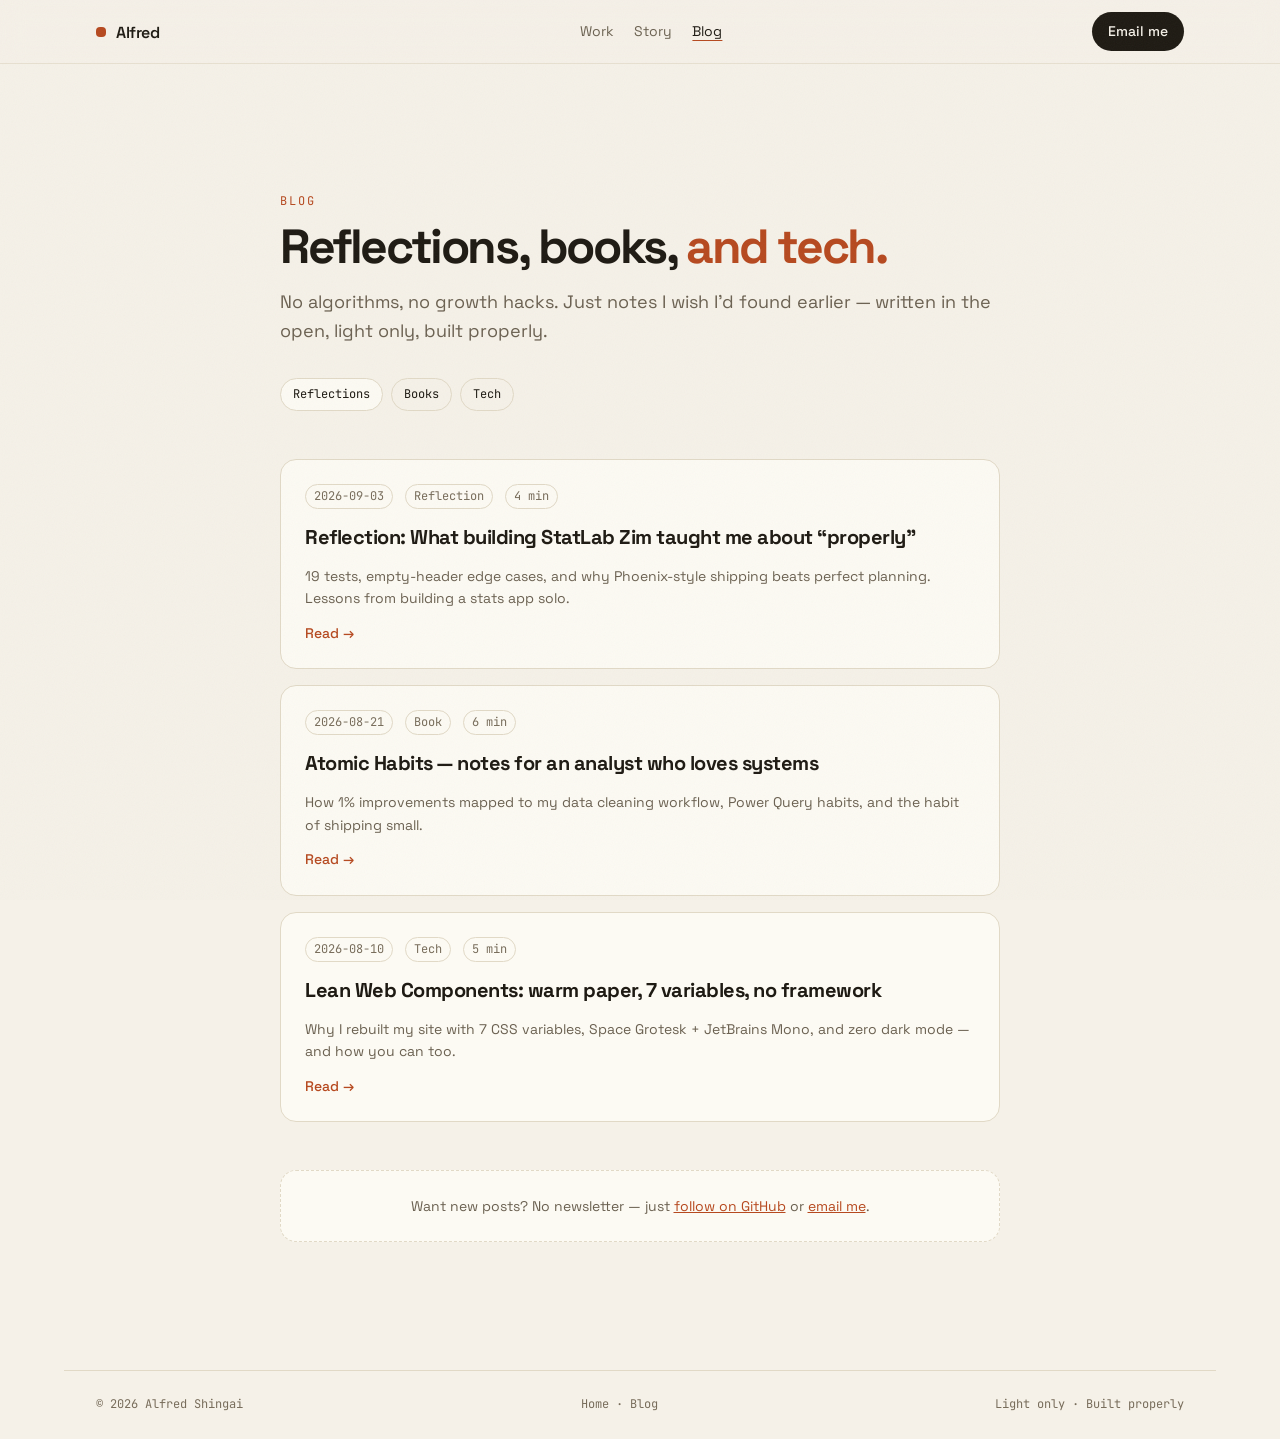
==== blog/index.html @ 59b4c063 "Initial: Alfred Shingai personal site — light only, blog with reflections/books/tech, title Alfred S" ====
<!DOCTYPE html>
<html lang="en">
<head>
  <meta charset="UTF-8"/>
  <meta name="viewport" content="width=device-width, initial-scale=1"/>
  <meta name="description" content="Blog of Alfred Shingai — reflections, books, and tech. Light, honest, built properly."/>
  <title>Blog — Alfred Shingai</title>
  <link href="https://fonts.googleapis.com/css2?family=Space+Grotesk:wght@300..700&family=JetBrains+Mono:wght@100..800&display=swap" rel="stylesheet"/>
  <link rel="stylesheet" href="../assets/styles.css"/>
</head>
<body>
<header class="site-header">
  <div class="header-inner">
    <a href="../" class="brand"><span class="brand-dot"></span><span class="brand-text"><span><span>Alfred</span><span>alfredshingai</span></span></span></a>
    <nav class="nav-links">
      <a href="../#work" class="hide-mobile">Work</a>
      <a href="../#story" class="hide-mobile">Story</a>
      <a href="./" class="active">Blog</a>
    </nav>
    <a href="mailto:tinonetsanaa@gmail.com" class="email-pill">Email me</a>
  </div>
</header>
<div class="header-spacer"></div>

<main class="section">
  <div style="max-width:720px;margin:0 auto">
    <p style="font-family:JetBrains Mono,monospace;font-size:12px;letter-spacing:0.18em;text-transform:uppercase;color:var(--accent)">Blog</p>
    <h1 style="font-size:clamp(32px,5vw,48px);letter-spacing:-0.05em;line-height:1;margin-top:12px;font-weight:700">Reflections, books, <span style="color:var(--accent)">and tech.</span></h1>
    <p class="lead" style="margin-top:16px">No algorithms, no growth hacks. Just notes I wish I’d found earlier — written in the open, light only, built properly.</p>

    <div style="margin-top:32px;display:flex;gap:8px;flex-wrap:wrap;font-family:JetBrains Mono,monospace;font-size:12px">
      <a href="#reflections" style="border:1px solid var(--line);padding:6px 12px;border-radius:999px;background:var(--surface)">Reflections</a>
      <a href="#books" style="border:1px solid var(--line);padding:6px 12px;border-radius:999px">Books</a>
      <a href="#tech" style="border:1px solid var(--line);padding:6px 12px;border-radius:999px">Tech</a>
    </div>

    <div class="blog-list" style="margin-top:48px">
      <article class="blog-item" id="reflections">
        <div class="blog-meta"><span>2026-09-03</span><span>Reflection</span><span>4 min</span></div>
        <h3><a href="reflection-on-building-statlab.html">Reflection: What building StatLab Zim taught me about “properly”</a></h3>
        <p>19 tests, empty-header edge cases, and why Phoenix-style shipping beats perfect planning. Lessons from building a stats app solo.</p>
        <a href="reflection-on-building-statlab.html" class="read-more">Read →</a>
      </article>

      <article class="blog-item" id="books">
        <div class="blog-meta"><span>2026-08-21</span><span>Book</span><span>6 min</span></div>
        <h3><a href="reading-atomic-habits.html">Atomic Habits — notes for an analyst who loves systems</a></h3>
        <p>How 1% improvements mapped to my data cleaning workflow, Power Query habits, and the habit of shipping small.</p>
        <a href="reading-atomic-habits.html" class="read-more">Read →</a>
      </article>

      <article class="blog-item" id="tech">
        <div class="blog-meta"><span>2026-08-10</span><span>Tech</span><span>5 min</span></div>
        <h3><a href="tech-lean-web-components.html">Lean Web Components: warm paper, 7 variables, no framework</a></h3>
        <p>Why I rebuilt my site with 7 CSS variables, Space Grotesk + JetBrains Mono, and zero dark mode — and how you can too.</p>
        <a href="tech-lean-web-components.html" class="read-more">Read →</a>
      </article>
    </div>

    <div style="margin-top:48px;padding:24px;border:1px dashed var(--line);border-radius:16px;background:var(--surface);text-align:center">
      <p style="color:var(--muted);font-size:14px">Want new posts? No newsletter — just <a href="https://github.com/alfredshingai" style="color:var(--accent);text-decoration:underline">follow on GitHub</a> or <a href="mailto:tinonetsanaa@gmail.com" style="color:var(--accent);text-decoration:underline">email me</a>.</p>
    </div>
  </div>
</main>

<footer class="footer">
  <span>© 2026 Alfred Shingai</span>
  <span><a href="../">Home</a> · <a href="./">Blog</a></span>
  <span>Light only · Built properly</span>
</footer>

<script src="../assets/main.js"></script>
</body>
</html>
---- assets/styles.css ----
/* personal-site — exact inspiration site light palette, built properly */
@import url('https://fonts.googleapis.com/css2?family=Space+Grotesk:wght@300..700&family=JetBrains+Mono:wght@100..800&display=swap');

:root{
  /* exact inspiration site light */
  --paper:#f5f1e8;
  --surface:#fcfaf3;
  --ink:#1e1a13;
  --muted:#6b6151;
  --faint:#786d5b;
  --line:#e1d9c6;
  --accent:#b6491f;
  --radius:16px;
  --max:72rem; /* 1152px */
}

*{box-sizing:border-box;margin:0;padding:0}
html{scroll-behavior:smooth}
body{
  background:var(--paper);
  color:var(--ink);
  font-family:"Space Grotesk", system-ui, sans-serif;
  line-height:1.6;
  -webkit-font-smoothing:antialiased;
  min-height:100vh;
}
/* subtle paper texture like inspiration site */
body::after{
  content:"";
  position:fixed;inset:0;
  pointer-events:none;
  opacity:.04;
  background-image:url("data:image/svg+xml,%3Csvg xmlns='http://www.w3.org/2000/svg' width='160' height='160'%3E%3Cfilter id='n'%3E%3CfeTurbulence type='fractalNoise' baseFrequency='0.9' numOctaves='2'/%3E%3C/filter%3E%3Crect width='160' height='160' filter='url(%23n)'/%3E%3C/svg%3E");
  z-index:60;
}
a{color:inherit;text-decoration:none}
::selection{background:var(--accent);color:var(--paper)}
:focus-visible{outline:2px solid var(--accent);outline-offset:2px}

/* header — exact inspiration site: fixed, border-b line/70, paper/80 blur, h-16 */
.site-header{
  position:fixed;inset:0 0 auto 0;
  height:64px;
  border-bottom:1px solid color-mix(in oklab, var(--line) 70%, transparent);
  background:color-mix(in oklab, var(--paper) 80%, transparent);
  backdrop-filter:blur(12px);
  z-index:40;
}
.header-inner{
  max-width:var(--max);
  margin:0 auto;
  height:100%;
  display:flex;
  align-items:center;
  justify-content:space-between;
  padding:0 20px;
  gap:16px;
}
@media(min-width:768px){.header-inner{padding:0 32px}}
.brand{
  display:flex;align-items:center;gap:10px;
  font-weight:600;letter-spacing:-0.025em;
}
.brand-dot{width:10px;height:10px;background:var(--accent);border-radius:4px;transition:transform .3s}
.brand:hover .brand-dot{transform:rotate(135deg)}
.brand-text{
  position:relative;height:24px;overflow:hidden;
}
.brand-text span{display:flex;flex-direction:column;transition:transform .3s cubic-bezier(.16,1,.3,1)}
.brand:hover .brand-text span{transform:translateY(-24px)}
.nav-links{display:flex;align-items:center;gap:20px;font-size:14px;color:var(--muted)}
@media(max-width:768px){.nav-links .hide-mobile{display:none}}
.nav-links a{transition:color .15s}
.nav-links a:hover{color:var(--ink)}
.nav-links a.active{color:var(--ink);text-decoration:underline;text-underline-offset:4px;text-decoration-color:var(--accent)}
.email-pill{
  background:var(--ink);color:var(--paper);
  padding:8px 16px;border-radius:999px;
  font-size:14px;font-weight:500;
  transition:all .15s;
}
.email-pill:hover{background:var(--accent)}
.header-spacer{height:64px}

/* hero — 12 col grid like inspiration site */
.hero{
  max-width:var(--max);
  margin:0 auto;
  padding:48px 20px 64px;
  display:grid;
  gap:48px;
  align-items:center;
}
@media(min-width:768px){.hero{padding:48px 32px 64px}}
@media(min-width:1024px){
  .hero{grid-template-columns:7fr 5fr;min-height:calc(100dvh - 64px);padding-top:64px;padding-bottom:80px}
}
.hero-eyebrow{
  font-family:"JetBrains Mono", monospace;
  font-size:12px;letter-spacing:0.22em;text-transform:uppercase;color:var(--accent);
}
.hero h1{
  margin-top:20px;
  font-size:clamp(36px, 6vw, 60px);
  line-height:1.02;
  letter-spacing:-0.05em;
  font-weight:700;
}
.hero h1 .accent{color:var(--accent)}
.hero-sub{
  margin-top:24px;
  max-width:52ch;
  font-size:18px;
  line-height:1.625;
  color:var(--muted);
}
.hero-actions{margin-top:36px;display:flex;flex-wrap:wrap;gap:12px}
.btn-primary{
  background:var(--ink);color:var(--paper);
  padding:12px 24px;border-radius:999px;
  font-size:14px;font-weight:500;
  transition:all .15s;display:inline-flex;align-items:center;gap:6px;
}
.btn-primary:hover{background:var(--accent)}
.btn-outline{
  border:1px solid var(--accent);color:var(--accent);
  padding:12px 24px;border-radius:999px;
  font-size:14px;font-weight:500;transition:all .15s;
}
.btn-outline:hover{background:var(--accent);color:var(--paper)}
.hero-portrait{
  position:relative;
  max-width:24rem;margin:0 auto;
  border:1px solid var(--line);
  background:var(--surface);
  padding:12px;border-radius:12px;
  box-shadow:0 24px 60px -24px rgba(30,26,19,.35);
}
.hero-portrait img{width:100%;aspect-ratio:4/5;object-fit:cover;border-radius:8px;display:block}
.hero-caption{
  text-align:center;
  padding:12px 0;
  font-family:"JetBrains Mono", monospace;
  font-size:12px;color:var(--faint);
}

/* sections */
.section{max-width:var(--max);margin:0 auto;padding:96px 20px}
@media(min-width:768px){.section{padding:128px 32px}}
.section-narrow{max-width:720px}
.section-label{
  font-family:"JetBrains Mono", monospace;
  font-size:12px;letter-spacing:0.18em;text-transform:uppercase;color:var(--accent);
  display:flex;align-items:center;gap:12px;
}
.section-label::before{content:"";width:24px;height:1px;background:var(--accent)}
.section h2{
  font-size:clamp(28px, 4vw, 48px);
  line-height:1;line-height:1;letter-spacing:-0.05em;font-weight:700;margin-top:16px;
}
.section h2 .accent{color:var(--accent)}
.section p.lead{margin-top:16px;max-width:60ch;color:var(--muted);font-size:18px;line-height:1.625}

/* work grid like inspiration site: 12 cols */
.work-grid{
  margin-top:56px;
  display:grid;gap:16px;
}
@media(min-width:768px){.work-grid{grid-template-columns:repeat(12, minmax(0,1fr))}}
.work-card{
  border:1px solid var(--line);
  background:var(--surface);
  border-radius:16px;
  overflow:hidden;
  display:flex;flex-direction:column;
  transition:transform .15s, box-shadow .15s;
}
.work-card:hover{transform:translateY(-2px);box-shadow:0 12px 28px -16px rgba(30,26,19,.2)}
.work-card.wide{grid-column:span 7}
.work-card.narrow{grid-column:span 5}
@media(max-width:767px){.work-card.wide,.work-card.narrow{grid-column:span 12}}
.work-card-img{height:160px;background:var(--paper);display:flex;align-items:center;justify-content:center;padding:20px;border-bottom:1px solid var(--line);position:relative;overflow:hidden}
.work-card-img img{width:100%;height:100%;object-fit:cover;border-radius:8px}
.work-card-body{padding:20px 20px 24px;flex:1;display:flex;flex-direction:column}
@media(min-width:768px){.work-card-body{padding:32px}}
.work-card h3{font-size:20px;letter-spacing:-0.025em;font-weight:700}
.work-meta{font-family:"JetBrains Mono", monospace;font-size:11px;color:var(--muted);border:1px solid var(--line);padding:2px 10px;border-radius:999px;display:inline-flex;margin-left:8px;vertical-align:middle}
.work-card p{margin-top:12px;color:var(--muted);font-size:14px;line-height:1.6}
.work-links{margin-top:auto;padding-top:24px;display:flex;gap:20px;font-size:14px;font-weight:500}
.work-links a{color:var(--accent);display:inline-flex;align-items:center;gap:4px;transition:color .15s}
.work-links a:hover{color:var(--ink)}

/* story timeline */
.story-grid{display:grid;gap:48px;margin-top:48px}
@media(min-width:1024px){.story-grid{grid-template-columns:4fr 8fr}}
.story-sticky{position:sticky;top:96px}
.timeline{border-top:1px solid var(--line);margin-top:24px}
.timeline-row{
  display:grid;gap:8px;
  padding:32px 0;
  border-bottom:1px solid var(--line);
}
@media(min-width:768px){.timeline-row{grid-template-columns:11rem 1fr;gap:32px}}
.timeline-year{font-family:"JetBrains Mono", monospace;font-size:12px;color:var(--faint)}
.timeline-row h3{font-size:20px;font-weight:700;letter-spacing:-0.025em}
.timeline-role{font-size:14px;color:var(--accent);font-weight:500;margin-top:4px}
.timeline-row p{margin-top:12px;max-width:56ch;color:var(--muted);font-size:14px;line-height:1.6}

/* blog */
.blog-list{margin-top:32px;display:flex;flex-direction:column;gap:16px}
.blog-item{
  border:1px solid var(--line);
  background:var(--surface);
  border-radius:16px;
  padding:24px;
  display:flex;flex-direction:column;gap:12px;
  transition:all .15s;
}
.blog-item:hover{border-color:var(--accent);transform:translateY(-1px)}
.blog-meta{font-family:"JetBrains Mono", monospace;font-size:12px;color:var(--faint);display:flex;gap:12px;flex-wrap:wrap}
.blog-meta span{border:1px solid var(--line);padding:2px 8px;border-radius:999px}
.blog-item h3{font-size:20px;font-weight:700;letter-spacing:-0.025em}
.blog-item p{color:var(--muted);font-size:14px;line-height:1.6}
.read-more{font-size:14px;font-weight:500;color:var(--accent);display:inline-flex;align-items:center;gap:4px}
.read-more:hover{color:var(--ink)}

/* post */
.post{max-width:720px;margin:0 auto;padding:48px 20px 96px}
@media(min-width:768px){.post{padding:48px 32px 96px}}
.post-header{border-bottom:1px solid var(--line);padding-bottom:32px;margin-bottom:32px}
.post-header h1{font-size:clamp(28px,5vw,42px);letter-spacing:-0.05em;line-height:1.05;font-weight:700}
.post-meta{margin-top:16px;font-family:"JetBrains Mono", monospace;font-size:12px;color:var(--faint);display:flex;gap:12px;flex-wrap:wrap}
.post-content{font-size:16px;line-height:1.75;color:var(--ink)}
.post-content p{margin:20px 0}
.post-content h2{font-size:24px;font-weight:700;letter-spacing:-0.03em;margin:40px 0 16px}
.post-content blockquote{border-left:2px solid var(--accent);padding-left:20px;color:var(--muted);font-style:italic;margin:24px 0}
.post-content a{color:var(--accent);text-decoration:underline;text-underline-offset:4px;text-decoration-color:var(--line)}
.post-content a:hover{color:var(--ink);text-decoration-color:var(--accent)}
.post-content pre{background:var(--ink);color:var(--paper);padding:20px;border-radius:12px;overflow:auto;font-family:"JetBrains Mono", monospace;font-size:13px;margin:24px 0}

/* contact */
.contact-wrap{
  background:var(--surface);
  border:1px solid var(--line);
  border-radius:16px;
  padding:48px 24px;
  text-align:center;
}
@media(min-width:768px){.contact-wrap{padding:64px}}
.contact-wrap h2{font-size:clamp(28px,5vw,48px);letter-spacing:-0.05em;font-weight:700}
.contact-wrap p{margin:16px auto 0;max-width:48ch;color:var(--muted)}
.contact-actions{margin-top:36px;display:flex;flex-wrap:wrap;justify-content:center;gap:12px}

/* footer */
.footer{
  border-top:1px solid var(--line);
  padding:24px 20px;
  display:flex;flex-wrap:wrap;justify-content:space-between;gap:12px;
  font-family:"JetBrains Mono", monospace;font-size:12px;color:var(--faint);
  max-width:var(--max);margin:0 auto;
}
@media(min-width:768px){.footer{padding:24px 32px}}

/* reveal */
.reveal{opacity:0;transform:translateY(16px);transition:all .6s cubic-bezier(.16,1,.3,1)}
.reveal.visible{opacity:1;transform:translateY(0)}
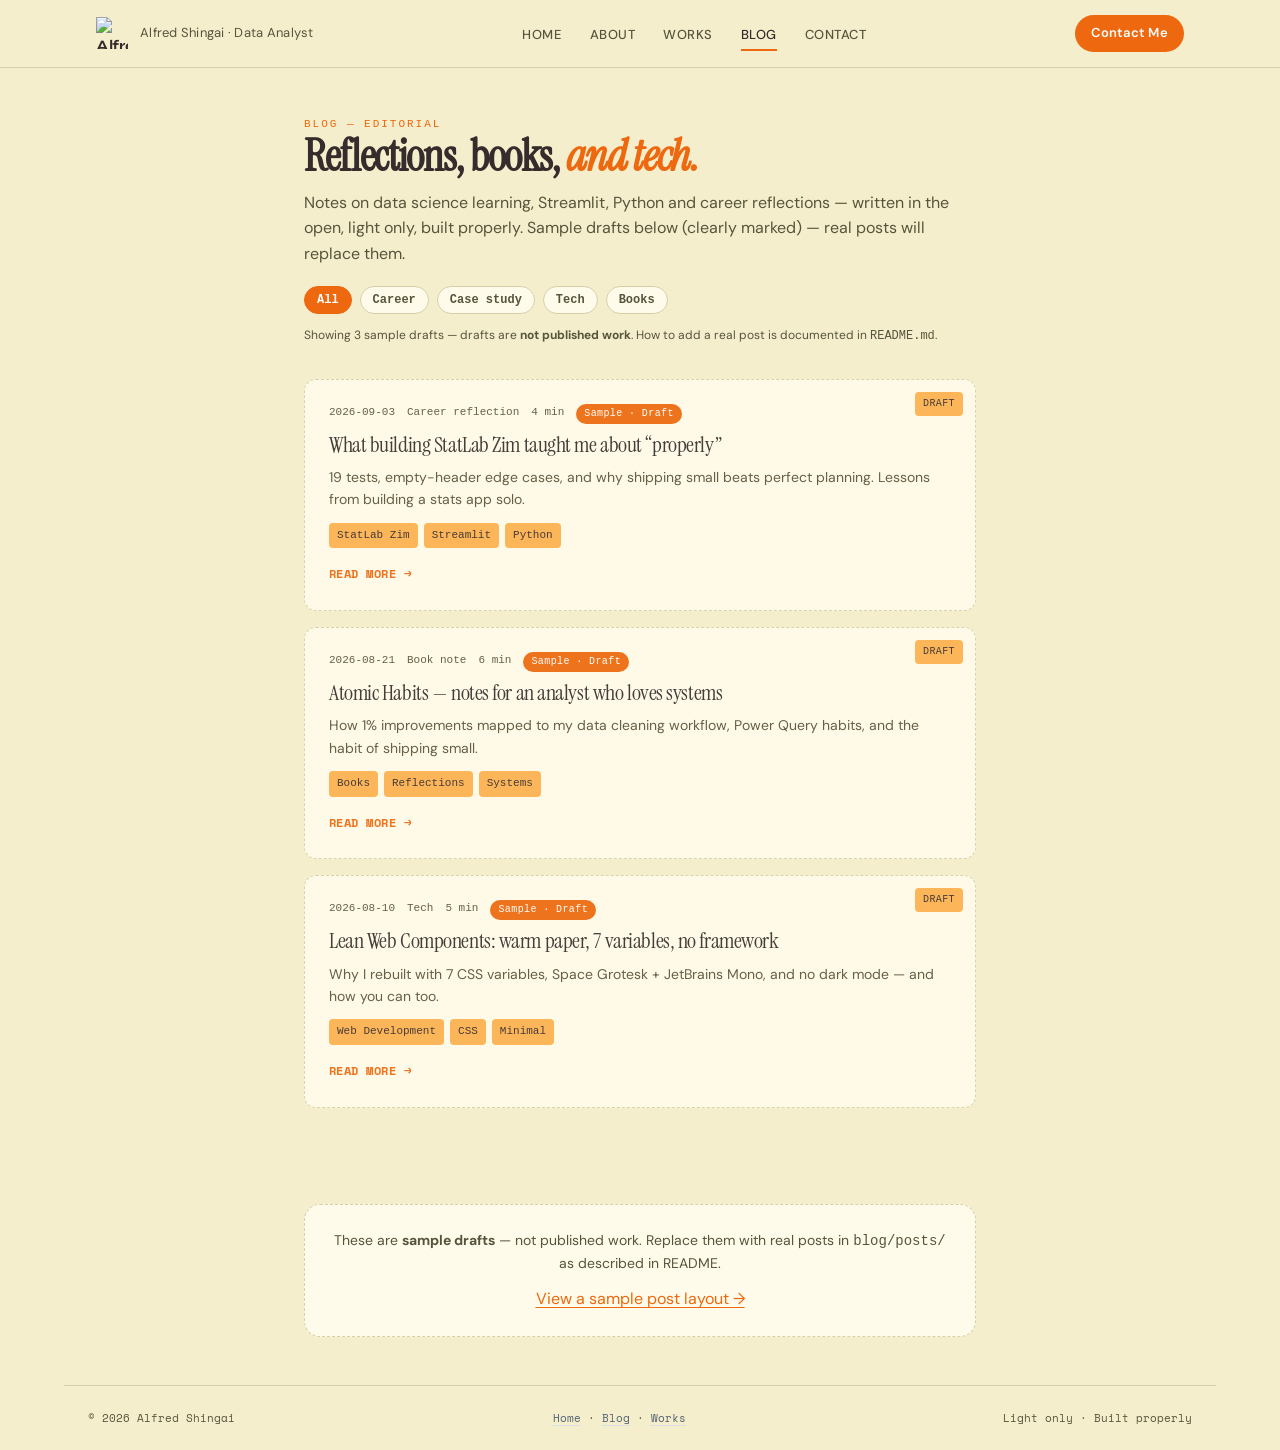
==== commit 9ca5563e: "Fix: alfred619.github.io is the full site (Home/About/Works/Blog) with title Alfred Shingai — separa" ====
--- a/blog/index.html
+++ b/blog/index.html
@@ -2,73 +2,139 @@
 <html lang="en">
 <head>
   <meta charset="UTF-8"/>
-  <meta name="viewport" content="width=device-width, initial-scale=1"/>
-  <meta name="description" content="Blog of Alfred Shingai — reflections, books, and tech. Light, honest, built properly."/>
-  <title>Blog — Alfred Shingai</title>
-  <link href="https://fonts.googleapis.com/css2?family=Space+Grotesk:wght@300..700&family=JetBrains+Mono:wght@100..800&display=swap" rel="stylesheet"/>
-  <link rel="stylesheet" href="../assets/styles.css"/>
+  <meta name="viewport" content="width=device-width, initial-scale=1.0"/>
+  <title>Blog — Alfred Shingai | Data Science, Streamlit & Career Notes</title>
+  <meta name="description" content="Blog of Alfred Shingai — notes on data science learning, project case studies, Streamlit, Python and career reflections. Draft samples, light editorial."/>
+  <meta property="og:title" content="Blog — Alfred Shingai"/>
+  <meta property="og:description" content="Reflections, books and tech — built properly, light editorial."/>
+  <meta property="og:type" content="website"/>
+  <meta property="og:url" content="https://alfredshingai.github.io/blog/"/>
+  <meta property="og:image" content="https://alfredshingai.github.io/images/StatLab_Zim.png"/>
+  <link rel="icon" href="/favicon.ico"/>
+  <link rel="preconnect" href="https://fonts.googleapis.com"/>
+  <link rel="preconnect" href="https://fonts.gstatic.com" crossorigin/>
+  <link href="https://fonts.googleapis.com/css2?family=Syne:wght@400;600;700;800&family=DM+Sans:wght@300;400;500&family=Space+Mono:wght@400;700&family=Instrument+Serif:ital@0;1&display=swap" rel="stylesheet"/>
+  <link rel="stylesheet" href="../style.css"/>
 </head>
-<body>
-<header class="site-header">
-  <div class="header-inner">
-    <a href="../" class="brand"><span class="brand-dot"></span><span class="brand-text"><span><span>Alfred</span><span>alfredshingai</span></span></span></a>
-    <nav class="nav-links">
-      <a href="../#work" class="hide-mobile">Work</a>
-      <a href="../#story" class="hide-mobile">Story</a>
-      <a href="./" class="active">Blog</a>
-    </nav>
-    <a href="mailto:tinonetsanaa@gmail.com" class="email-pill">Email me</a>
+<body class="blog-theme">
+<div id="scroll-progress" aria-hidden="true"></div>
+<div class="cursor-dot" aria-hidden="true"></div>
+<div class="cursor-ring" aria-hidden="true"></div>
+
+<nav class="site-nav" aria-label="Primary navigation">
+  <div class="nav-inner">
+    <a href="../#home" class="nav-brand">
+      <img src="/images/personal_logo.png" alt="Alfred Shingai logo" width="32" height="32" loading="eager">
+      <span>Alfred Shingai <span>· Data Analyst</span></span>
+    </a>
+    <ul class="nav-links" id="nav-links" role="list">
+      <li><a href="../#home" data-nav="home">Home</a></li>
+      <li><a href="../#about" data-nav="about">About</a></li>
+      <li><a href="../#works" data-nav="works">Works</a></li>
+      <li><a href="./" data-nav="blog" class="active">Blog</a></li>
+      <li><a href="../#contact" data-nav="contact">Contact</a></li>
+    </ul>
+    <a href="mailto:tinonetsanaa@gmail.com" class="nav-cta hide-mobile">Contact Me</a>
+    <button id="nav-toggle" class="nav-toggle" aria-label="Open menu" aria-expanded="false" aria-controls="nav-links">
+      <span></span><span></span><span></span>
+    </button>
   </div>
+</nav>
+<div class="header-spacer" aria-hidden="true"></div>
+
+<header class="blog-hero">
+  <p style="font-family:JetBrains Mono,monospace;font-size:11px;letter-spacing:.18em;text-transform:uppercase;color:var(--blog-accent)">Blog — Editorial</p>
+  <h1>Reflections, books, <span style="color:var(--blog-accent);font-style:italic;font-family:Instrument Serif, serif">and tech.</span></h1>
+  <p class="lead">Notes on data science learning, Streamlit, Python and career reflections — written in the open, light only, built properly. Sample drafts below (clearly marked) — real posts will replace them.</p>
+  <div class="blog-filters" role="group" aria-label="Filter posts">
+    <button class="blog-filter-btn active" data-filter="all" aria-pressed="true">All</button>
+    <button class="blog-filter-btn" data-filter="career" aria-pressed="false">Career</button>
+    <button class="blog-filter-btn" data-filter="project" aria-pressed="false">Case study</button>
+    <button class="blog-filter-btn" data-filter="tech" aria-pressed="false">Tech</button>
+    <button class="blog-filter-btn" data-filter="book" aria-pressed="false">Books</button>
+  </div>
+  <p style="margin-top:12px;font-size:12px;color:var(--blog-muted)">Showing <span id="post-count">3</span> sample drafts — drafts are <strong>not published work</strong>. How to add a real post is documented in <code>README.md</code>.</p>
 </header>
-<div class="header-spacer"></div>
 
-<main class="section">
-  <div style="max-width:720px;margin:0 auto">
-    <p style="font-family:JetBrains Mono,monospace;font-size:12px;letter-spacing:0.18em;text-transform:uppercase;color:var(--accent)">Blog</p>
-    <h1 style="font-size:clamp(32px,5vw,48px);letter-spacing:-0.05em;line-height:1;margin-top:12px;font-weight:700">Reflections, books, <span style="color:var(--accent)">and tech.</span></h1>
-    <p class="lead" style="margin-top:16px">No algorithms, no growth hacks. Just notes I wish I’d found earlier — written in the open, light only, built properly.</p>
+<main class="blog-grid" id="blog-grid">
+  <article class="blog-card draft" data-category="career tech project" data-cursor="Draft">
+    <div class="blog-meta"><span>2026-09-03</span><span>Career reflection</span><span>4 min</span><span style="background:var(--blog-accent);color:#fff;padding:2px 8px;border-radius:999px;font-size:10px;letter-spacing:.04em">Sample · Draft</span></div>
+    <h3><a href="posts/reflection-on-building-statlab.html">What building StatLab Zim taught me about “properly”</a></h3>
+    <p>19 tests, empty-header edge cases, and why shipping small beats perfect planning. Lessons from building a stats app solo.</p>
+    <div class="blog-tags"><span>StatLab Zim</span><span>Streamlit</span><span>Python</span></div>
+    <a href="posts/reflection-on-building-statlab.html" class="read-more">Read more →</a>
+  </article>
 
-    <div style="margin-top:32px;display:flex;gap:8px;flex-wrap:wrap;font-family:JetBrains Mono,monospace;font-size:12px">
-      <a href="#reflections" style="border:1px solid var(--line);padding:6px 12px;border-radius:999px;background:var(--surface)">Reflections</a>
-      <a href="#books" style="border:1px solid var(--line);padding:6px 12px;border-radius:999px">Books</a>
-      <a href="#tech" style="border:1px solid var(--line);padding:6px 12px;border-radius:999px">Tech</a>
-    </div>
+  <article class="blog-card draft" data-category="book career" data-cursor="Draft">
+    <div class="blog-meta"><span>2026-08-21</span><span>Book note</span><span>6 min</span><span style="background:var(--blog-accent);color:#fff;padding:2px 8px;border-radius:999px;font-size:10px;letter-spacing:.04em">Sample · Draft</span></div>
+    <h3><a href="posts/reading-atomic-habits.html">Atomic Habits — notes for an analyst who loves systems</a></h3>
+    <p>How 1% improvements mapped to my data cleaning workflow, Power Query habits, and the habit of shipping small.</p>
+    <div class="blog-tags"><span>Books</span><span>Reflections</span><span>Systems</span></div>
+    <a href="posts/reading-atomic-habits.html" class="read-more">Read more →</a>
+  </article>
 
-    <div class="blog-list" style="margin-top:48px">
-      <article class="blog-item" id="reflections">
-        <div class="blog-meta"><span>2026-09-03</span><span>Reflection</span><span>4 min</span></div>
-        <h3><a href="reflection-on-building-statlab.html">Reflection: What building StatLab Zim taught me about “properly”</a></h3>
-        <p>19 tests, empty-header edge cases, and why Phoenix-style shipping beats perfect planning. Lessons from building a stats app solo.</p>
-        <a href="reflection-on-building-statlab.html" class="read-more">Read →</a>
-      </article>
-
-      <article class="blog-item" id="books">
-        <div class="blog-meta"><span>2026-08-21</span><span>Book</span><span>6 min</span></div>
-        <h3><a href="reading-atomic-habits.html">Atomic Habits — notes for an analyst who loves systems</a></h3>
-        <p>How 1% improvements mapped to my data cleaning workflow, Power Query habits, and the habit of shipping small.</p>
-        <a href="reading-atomic-habits.html" class="read-more">Read →</a>
-      </article>
-
-      <article class="blog-item" id="tech">
-        <div class="blog-meta"><span>2026-08-10</span><span>Tech</span><span>5 min</span></div>
-        <h3><a href="tech-lean-web-components.html">Lean Web Components: warm paper, 7 variables, no framework</a></h3>
-        <p>Why I rebuilt my site with 7 CSS variables, Space Grotesk + JetBrains Mono, and zero dark mode — and how you can too.</p>
-        <a href="tech-lean-web-components.html" class="read-more">Read →</a>
-      </article>
-    </div>
-
-    <div style="margin-top:48px;padding:24px;border:1px dashed var(--line);border-radius:16px;background:var(--surface);text-align:center">
-      <p style="color:var(--muted);font-size:14px">Want new posts? No newsletter — just <a href="https://github.com/alfredshingai" style="color:var(--accent);text-decoration:underline">follow on GitHub</a> or <a href="mailto:tinonetsanaa@gmail.com" style="color:var(--accent);text-decoration:underline">email me</a>.</p>
-    </div>
-  </div>
+  <article class="blog-card draft" data-category="tech project" data-cursor="Draft">
+    <div class="blog-meta"><span>2026-08-10</span><span>Tech</span><span>5 min</span><span style="background:var(--blog-accent);color:#fff;padding:2px 8px;border-radius:999px;font-size:10px;letter-spacing:.04em">Sample · Draft</span></div>
+    <h3><a href="posts/tech-lean-web-components.html">Lean Web Components: warm paper, 7 variables, no framework</a></h3>
+    <p>Why I rebuilt with 7 CSS variables, Space Grotesk + JetBrains Mono, and no dark mode — and how you can too.</p>
+    <div class="blog-tags"><span>Web Development</span><span>CSS</span><span>Minimal</span></div>
+    <a href="posts/tech-lean-web-components.html" class="read-more">Read more →</a>
+  </article>
 </main>
 
-<footer class="footer">
+<div style="max-width:720px;margin:0 auto;padding:0 24px 48px;text-align:center">
+  <div style="padding:24px;border:1px dashed var(--blog-divider);border-radius:16px;background:var(--blog-card)">
+    <p style="color:var(--blog-muted);font-size:14px">These are <strong>sample drafts</strong> — not published work. Replace them with real posts in <code>blog/posts/</code> as described in README.</p>
+    <p style="margin-top:12px"><a href="posts/reflection-on-building-statlab.html" style="color:var(--blog-accent);text-decoration:underline;text-underline-offset:3px">View a sample post layout →</a></p>
+  </div>
+</div>
+
+<footer class="site-footer">
   <span>© 2026 Alfred Shingai</span>
-  <span><a href="../">Home</a> · <a href="./">Blog</a></span>
+  <span><a href="../">Home</a> · <a href="./">Blog</a> · <a href="../#works">Works</a></span>
   <span>Light only · Built properly</span>
 </footer>
 
-<script src="../assets/main.js"></script>
+<script>
+// Mobile nav
+const toggle=document.getElementById('nav-toggle');const links=document.getElementById('nav-links');
+toggle.addEventListener('click',()=>{const open=links.classList.toggle('open');toggle.classList.toggle('open',open);toggle.setAttribute('aria-expanded',open)});
+links.querySelectorAll('a').forEach(a=>a.addEventListener('click',()=>{links.classList.remove('open');toggle.classList.remove('open');toggle.setAttribute('aria-expanded','false')}));
+// Progress
+const prog=document.getElementById('scroll-progress');
+window.addEventListener('scroll',()=>{const h=document.documentElement;const pct=(h.scrollTop/(h.scrollHeight-h.clientHeight))*100;prog.style.width=pct+'%'},{passive:true});
+// Blog filters
+document.querySelectorAll('.blog-filter-btn').forEach(btn=>{
+  btn.addEventListener('click',()=>{
+    const f=btn.dataset.filter;
+    document.querySelectorAll('.blog-filter-btn').forEach(b=>{b.classList.remove('active');b.setAttribute('aria-pressed','false')});
+    btn.classList.add('active');btn.setAttribute('aria-pressed','true');
+    let count=0;
+    document.querySelectorAll('.blog-card').forEach(card=>{
+      const cats=card.dataset.category||'';
+      const show=f==='all'||cats.includes(f);
+      card.style.display=show?'':'none';
+      if(show) count++;
+    });
+    document.getElementById('post-count').textContent=count;
+  });
+});
+// Cursor
+const dot=document.querySelector('.cursor-dot'),ring=document.querySelector('.cursor-ring');
+const isTouch=window.matchMedia('(pointer: coarse)').matches;
+const prefersReduced=window.matchMedia('(prefers-reduced-motion: reduce)').matches;
+if(!isTouch && !prefersReduced && dot && ring){
+  document.body.classList.add('has-custom-cursor');
+  let mx=0,my=0,rx=0,ry=0;
+  document.addEventListener('mousemove',e=>{mx=e.clientX;my=e.clientY;dot.style.transform=`translate(${mx}px,${my}px)`});
+  (function loop(){rx+=(mx-rx)*0.15;ry+=(my-ry)*0.15;ring.style.transform=`translate(${rx}px,${ry}px)`;requestAnimationFrame(loop)})();
+  document.addEventListener('mouseleave',()=>{dot.style.opacity='0';ring.style.opacity='0'});
+  document.addEventListener('mouseenter',()=>{dot.style.opacity='1';ring.style.opacity='1'});
+  document.querySelectorAll('a,button,.blog-card').forEach(el=>{
+    el.addEventListener('mouseenter',()=>{const l=el.dataset.cursor||'';if(l){ring.dataset.label=l;ring.classList.add('has-label')}dot.classList.add('hover');ring.classList.add('hover')});
+    el.addEventListener('mouseleave',()=>{ring.dataset.label='';ring.classList.remove('has-label','hover');dot.classList.remove('hover')});
+  });
+}else{if(dot) dot.style.display='none';if(ring) ring.style.display='none'}
+</script>
 </body>
 </html>
--- a/style.css
+++ b/style.css
@@ -0,0 +1,464 @@
+/* StatLab Zim Portfolio — Design tokens + Modern minimal system */
+*,*::before,*::after{margin:0;padding:0;box-sizing:border-box}
+
+/* ========== Design Tokens ========== */
+:root{
+  /* Core site palette — Home, About, Works, Contact */
+  --ink:#1D2A38;
+  --ink-muted:#536171;
+  --page:#F7F8FA;
+  --surface:#FFFFFF;
+  --border:#D9E0E7;
+  --primary:#0F766E;
+  --primary-hover:#0B5E58;
+  --highlight:#F59E0B;
+  --primary-soft:rgba(15,118,110,0.08);
+  --ink-soft:rgba(29,42,56,0.06);
+  /* Blog editorial palette — Blog index & posts */
+  --blog-page:#F5EECD;
+  --blog-text:#362C2C;
+  --blog-muted:#56553B;
+  --blog-accent:#ED680E;
+  --blog-accent-soft:#FCB04F;
+  --blog-card:#FFFBEA;
+  --blog-divider:#D7CFA9;
+  /* Layout */
+  --max:1152px;
+  --narrow:720px;
+  --radius:12px;
+  --radius-lg:16px;
+  --radius-pill:999px;
+}
+
+/* ========== Base ========== */
+html{scroll-behavior:smooth;scroll-padding-top:72px}
+body{
+  background:var(--page);
+  color:var(--ink);
+  font-family:'DM Sans', system-ui, -apple-system, sans-serif;
+  font-size:16px;
+  line-height:1.6;
+  -webkit-font-smoothing:antialiased;
+}
+body.blog-theme{background:var(--blog-page);color:var(--blog-text)}
+::selection{background:var(--primary);color:#fff}
+.blog-theme ::selection{background:var(--blog-accent);color:#fff}
+:focus-visible{outline:2px solid var(--primary);outline-offset:2px}
+.blog-theme :focus-visible{outline-color:var(--blog-accent)}
+a{color:inherit;text-decoration:none}
+img{max-width:100%;display:block}
+.sr-only{position:absolute;width:1px;height:1px;overflow:hidden;clip:rect(0,0,0,0);white-space:nowrap}
+
+/* Scroll progress */
+#scroll-progress{
+  position:fixed;top:0;left:0;height:2px;width:0%;
+  background:linear-gradient(90deg,var(--primary),var(--highlight));
+  z-index:200;transition:width .08s linear;
+}
+.blog-theme #scroll-progress{background:linear-gradient(90deg,var(--blog-accent),var(--blog-accent-soft))}
+
+/* Custom cursor — subtle, respects reduced motion */
+.cursor-dot,.cursor-ring{position:fixed;top:0;left:0;pointer-events:none;z-index:9999;transform:translate(-50%,-50%);opacity:0;transition:opacity .2s}
+body.has-custom-cursor{cursor:none}
+body.has-custom-cursor a,body.has-custom-cursor button{cursor:none}
+.cursor-dot{width:6px;height:6px;background:var(--primary);border-radius:50%;margin-left:-3px;margin-top:-3px;transition:transform .08s,opacity .2s}
+.blog-theme .cursor-dot{background:var(--blog-accent)}
+.cursor-dot.hover{transform:translate(-50%,-50%) scale(1.8);background:var(--highlight)}
+.blog-theme .cursor-dot.hover{background:var(--blog-accent-soft)}
+.cursor-ring{width:32px;height:32px;border:1px solid rgba(15,118,110,.4);border-radius:50%;margin-left:-16px;margin-top:-16px;display:flex;align-items:center;justify-content:center;font-family:'Space Mono',monospace;font-size:9px;letter-spacing:.5px;color:var(--primary);transition:width .2s,height .2s,border-color .2s,background .2s}
+.blog-theme .cursor-ring{border-color:rgba(237,104,14,.4);color:var(--blog-accent)}
+.cursor-ring.hover{width:64px;height:64px;margin-left:-32px;margin-top:-32px;background:rgba(15,118,110,.08);border-color:var(--primary)}
+.blog-theme .cursor-ring.hover{background:rgba(237,104,14,.08);border-color:var(--blog-accent)}
+.cursor-ring.has-label::after{content:attr(data-label);white-space:nowrap}
+
+/* ========== Navigation ========== */
+.site-nav{
+  position:fixed;inset:0 0 auto 0;
+  height:68px;
+  background:rgba(247,248,250,.92);
+  backdrop-filter:blur(12px);-webkit-backdrop-filter:blur(12px);
+  border-bottom:1px solid var(--border);
+  z-index:100;
+  display:flex;align-items:center;
+}
+.blog-theme .site-nav{background:rgba(245,238,205,.88);border-color:var(--blog-divider)}
+.nav-inner{
+  max-width:var(--max);width:100%;margin:0 auto;
+  display:flex;align-items:center;justify-content:space-between;
+  padding:0 24px;gap:24px;
+}
+@media(min-width:768px){.nav-inner{padding:0 32px}}
+.nav-brand{display:flex;align-items:center;gap:12px;font-weight:700;letter-spacing:-0.02em;color:var(--ink);font-family:'Syne',sans-serif}
+.nav-brand img{height:32px;width:auto;display:block}
+.nav-brand span{font-family:'DM Sans',sans-serif;font-weight:400;font-size:13px;color:var(--ink-muted);letter-spacing:.02em}
+.blog-theme .nav-brand{color:var(--blog-text)}
+.blog-theme .nav-brand span{color:var(--blog-muted)}
+.nav-links{list-style:none;display:flex;align-items:center;gap:28px}
+.nav-links a{
+  color:var(--ink-muted);font-size:13px;font-weight:500;letter-spacing:.04em;text-transform:uppercase;
+  position:relative;padding:4px 0;transition:color .15s;
+}
+.blog-theme .nav-links a{color:var(--blog-muted)}
+.nav-links a::after{
+  content:'';position:absolute;left:0;bottom:-4px;width:100%;height:2px;
+  background:var(--primary);transform:scaleX(0);transform-origin:left;transition:transform .2s;
+}
+.blog-theme .nav-links a::after{background:var(--blog-accent)}
+.nav-links a:hover,.nav-links a.active{color:var(--ink)}
+.blog-theme .nav-links a:hover,.blog-theme .nav-links a.active{color:var(--blog-text)}
+.nav-links a:hover::after,.nav-links a.active::after{transform:scaleX(1)}
+.nav-links a:focus-visible{outline-offset:4px}
+.nav-cta{
+  background:var(--primary);color:#fff;
+  padding:8px 16px;border-radius:var(--radius-pill);
+  font-size:13px;font-weight:600;letter-spacing:.02em;
+  transition:background .15s,transform .15s;
+}
+.nav-cta:hover{background:var(--primary-hover);transform:translateY(-1px)}
+.blog-theme .nav-cta{background:var(--blog-accent)}
+.blog-theme .nav-cta:hover{background:#c9560c}
+
+/* Mobile menu */
+.nav-toggle{
+  display:none;flex-direction:column;justify-content:center;gap:5px;
+  width:40px;height:40px;background:none;border:1px solid var(--border);border-radius:8px;cursor:pointer;padding:0 9px;
+}
+.nav-toggle span{display:block;height:2px;width:100%;background:var(--ink);border-radius:2px;transition:transform .25s,opacity .25s}
+.nav-toggle.open span:nth-child(1){transform:translateY(7px) rotate(45deg)}
+.nav-toggle.open span:nth-child(2){opacity:0}
+.nav-toggle.open span:nth-child(3){transform:translateY(-7px) rotate(-45deg)}
+.blog-theme .nav-toggle{border-color:var(--blog-divider)}
+.blog-theme .nav-toggle span{background:var(--blog-text)}
+@media(max-width:900px){
+  .nav-links{
+    display:none;position:absolute;top:100%;left:0;right:0;
+    flex-direction:column;align-items:stretch;gap:0;
+    background:var(--surface);border-bottom:1px solid var(--border);padding:12px 24px 20px;
+  }
+  .blog-theme .nav-links{background:var(--blog-card)}
+  .nav-links.open{display:flex}
+  .nav-links li{padding:4px 0}
+  .nav-links a{display:block;padding:10px 0;font-size:14px}
+  .nav-links a::after{display:none}
+  .nav-toggle{display:flex}
+}
+.header-spacer{height:68px}
+
+/* ========== Hero (Home) ========== */
+.hero{
+  max-width:var(--max);margin:0 auto;
+  padding:56px 24px 48px;
+  display:grid;gap:48px;align-items:center;
+}
+@media(min-width:768px){.hero{padding:64px 32px 56px}}
+@media(min-width:1024px){.hero{grid-template-columns:1.2fr .8fr;min-height:calc(100dvh - 68px);padding:80px 32px}}
+.hero-eyebrow{
+  font-family:'Space Mono',monospace;font-size:11px;letter-spacing:.18em;text-transform:uppercase;color:var(--primary);
+  display:flex;align-items:center;gap:8px;
+}
+.hero-eyebrow::before{content:'';width:6px;height:6px;background:var(--highlight);border-radius:50%;animation:pulse 2s infinite}
+@keyframes pulse{0%,100%{opacity:1;box-shadow:0 0 0 0 rgba(245,158,11,.4)}50%{opacity:.7;box-shadow:0 0 0 6px rgba(245,158,11,0)}}
+.hero h1{
+  margin-top:16px;
+  font-family:'Syne',sans-serif;font-weight:800;
+  font-size:clamp(36px,5vw,56px);line-height:.95;letter-spacing:-0.03em;color:var(--ink);
+}
+.hero h1 em{font-family:'Instrument Serif', Georgia, serif;font-weight:400;font-style:italic;color:var(--primary);letter-spacing:-0.02em}
+.hero-sub{
+  margin-top:20px;max-width:58ch;
+  color:var(--ink-muted);font-weight:300;line-height:1.7;
+}
+.hero-sub strong{color:var(--ink);font-weight:500}
+.hero-actions{margin-top:28px;display:flex;gap:12px;flex-wrap:wrap}
+.btn-primary{
+  background:var(--primary);color:#fff;
+  font-size:13px;font-weight:700;letter-spacing:.04em;text-transform:uppercase;
+  padding:12px 20px;border-radius:8px;border:1px solid var(--primary);
+  transition:all .15s;display:inline-flex;align-items:center;gap:6px;
+}
+.btn-primary:hover{background:var(--primary-hover);border-color:var(--primary-hover);transform:translateY(-1px);box-shadow:0 8px 20px rgba(15,118,110,.2)}
+.btn-outline{
+  background:transparent;color:var(--primary);
+  font-size:13px;font-weight:600;letter-spacing:.04em;text-transform:uppercase;
+  padding:12px 20px;border-radius:8px;border:1px solid var(--primary);
+  transition:all .15s;display:inline-flex;align-items:center;gap:6px;
+}
+.btn-outline:hover{background:var(--primary-soft);transform:translateY(-1px)}
+.btn-highlight{background:var(--highlight);color:var(--ink);border-color:var(--highlight)}
+.btn-highlight:hover{background:#e08e0a;border-color:#e08e0a}
+.hero-visual{position:relative;display:flex;flex-direction:column;align-items:center;gap:16px}
+.photo-wrap{position:relative}
+.photo-frame{
+  width:320px;height:380px;
+  border-radius:16px;overflow:hidden;
+  border:1px solid var(--border);
+  box-shadow:0 16px 40px rgba(29,42,56,.12);
+}
+.photo-frame img{width:100%;height:100%;object-fit:cover;object-position:top}
+.photo-badge{
+  position:absolute;bottom:-12px;left:50%;transform:translateX(-50%);
+  background:var(--surface);border:1px solid var(--border);
+  color:var(--ink-muted);font-family:'Space Mono',monospace;font-size:11px;
+  padding:6px 12px;border-radius:var(--radius-pill);
+  display:flex;align-items:center;gap:8px;white-space:nowrap;
+  box-shadow:0 4px 12px rgba(0,0,0,.06);
+}
+.badge-dot{width:8px;height:8px;background:#10B981;border-radius:50%;animation:pulse 2s infinite}
+.hero-stats{
+  display:flex;gap:32px;flex-wrap:wrap;
+  margin-top:32px;padding-top:24px;border-top:1px solid var(--border);
+}
+.stat-num{font-family:'Space Mono',monospace;font-weight:700;font-size:24px;color:var(--primary);line-height:1}
+.stat-label{font-size:11px;color:var(--ink-muted);margin-top:4px;max-width:180px}
+
+/* ========== Sections ========== */
+.page-section{max-width:var(--max);margin:0 auto;padding:80px 24px}
+@media(min-width:768px){.page-section{padding:96px 32px}}
+.page-section.narrow{max-width:var(--narrow)}
+.section-label{
+  font-family:'Space Mono',monospace;font-size:11px;letter-spacing:.16em;text-transform:uppercase;color:var(--primary);
+  margin-bottom:12px;display:flex;align-items:center;gap:12px;
+}
+.section-label::before{content:'';width:24px;height:1px;background:var(--primary)}
+.blog-theme .section-label{color:var(--blog-accent)}
+.blog-theme .section-label::before{background:var(--blog-accent)}
+.section-title{
+  font-family:'Syne',sans-serif;font-weight:700;
+  font-size:clamp(28px,4vw,38px);line-height:1.1;letter-spacing:-0.02em;color:var(--ink);
+}
+.blog-theme .section-title{color:var(--blog-text);font-family:'Instrument Serif', Georgia, serif;font-weight:400;letter-spacing:-0.03em}
+.section-subtitle{color:var(--ink-muted);margin-top:12px;max-width:60ch}
+.blog-theme .section-subtitle{color:var(--blog-muted)}
+.divider{height:1px;background:var(--border);margin:0 auto;max-width:var(--max)}
+.blog-theme .divider{background:var(--blog-divider)}
+.editorial-divider{text-align:center;font-family:'Instrument Serif', serif;font-size:24px;color:var(--ink-muted);padding:24px 0;letter-spacing:8px}
+.blog-theme .editorial-divider{color:var(--blog-muted)}
+
+/* ========== Skills / About ========== */
+.skills-block{margin-top:32px}
+.skill-cat{
+  font-family:'Space Mono',monospace;font-size:11px;letter-spacing:.14em;text-transform:uppercase;color:var(--primary);
+  margin-bottom:12px;font-weight:700;
+}
+.skills-row{display:flex;flex-wrap:wrap;gap:10px}
+.skill-chip{
+  display:flex;align-items:center;gap:8px;
+  background:var(--surface);border:1px solid var(--border);
+  border-radius:var(--radius-pill);padding:8px 14px;
+  font-size:13px;font-weight:500;color:var(--ink-muted);
+  transition:all .15s;
+}
+.skill-chip:hover{border-color:var(--primary);color:var(--primary);background:var(--primary-soft);transform:translateY(-1px)}
+.skill-chip img,.skill-chip svg{width:16px;height:16px;object-fit:contain;flex-shrink:0}
+
+/* ========== Works ========== */
+.works-grid{
+  margin-top:32px;
+  display:grid;gap:20px;
+  grid-template-columns:repeat(2,1fr);
+}
+@media(max-width:900px){.works-grid{grid-template-columns:1fr}}
+.work-card{
+  background:var(--surface);border:1px solid var(--border);
+  border-radius:var(--radius-lg);overflow:hidden;
+  display:flex;flex-direction:column;
+  transition:all .2s;
+}
+.work-card:hover{border-color:rgba(15,118,110,.3);transform:translateY(-3px);box-shadow:0 12px 28px rgba(29,42,56,.08)}
+.work-card.featured{grid-column:span 2}
+@media(max-width:900px){.work-card.featured{grid-column:span 1}}
+.work-img-wrap{position:relative;overflow:hidden;border-bottom:1px solid var(--border);background:var(--page)}
+.work-img{width:100%;height:200px;object-fit:cover;object-position:top;display:block;transition:transform .4s}
+.work-img.tall{height:260px}
+.work-card:hover .work-img{transform:scale(1.02)}
+.work-overlay{
+  position:absolute;inset:0;
+  background:linear-gradient(to top, rgba(29,42,56,.75) 0%, transparent 55%);
+  display:flex;align-items:flex-end;padding:16px;opacity:0;transition:opacity .2s;
+}
+.work-card:hover .work-overlay{opacity:1}
+.work-overlay-text{
+  background:var(--highlight);color:var(--ink);
+  font-family:'Space Mono',monospace;font-size:11px;font-weight:700;
+  padding:6px 10px;border-radius:6px;
+}
+.work-body{padding:22px;display:flex;flex-direction:column;flex:1}
+.work-tag{
+  font-family:'Space Mono',monospace;font-size:10px;font-weight:700;
+  letter-spacing:.14em;text-transform:uppercase;color:var(--primary);margin-bottom:8px;display:block;
+}
+.work-title{font-family:'Syne',sans-serif;font-weight:700;font-size:18px;letter-spacing:-0.02em;line-height:1.3;margin-bottom:8px;color:var(--ink)}
+.work-desc{font-size:13px;color:var(--ink-muted);line-height:1.6;margin-bottom:16px}
+.work-tools{display:flex;flex-wrap:wrap;gap:6px;margin-bottom:16px;margin-top:auto}
+.tool-tag{
+  background:var(--page);border:1px solid var(--border);
+  color:var(--ink-muted);font-size:11px;font-weight:500;
+  padding:4px 8px;border-radius:6px;font-family:'Space Mono',monospace;
+}
+.work-links{display:flex;gap:12px;flex-wrap:wrap}
+.work-link{
+  display:inline-flex;align-items:center;gap:6px;
+  color:var(--primary);font-size:12px;font-weight:600;
+  font-family:'Space Mono',monospace;letter-spacing:.04em;text-transform:uppercase;
+  transition:all .15s;
+}
+.work-link.primary{color:var(--primary);border:1px solid var(--primary);padding:6px 10px;border-radius:6px;background:var(--primary-soft)}
+.work-link.primary:hover{background:var(--primary);color:#fff}
+.work-link:hover{gap:10px;color:var(--primary-hover)}
+.work-filters{display:flex;gap:8px;flex-wrap:wrap;margin-top:16px}
+.filter-btn{
+  background:var(--surface);border:1px solid var(--border);
+  color:var(--ink-muted);font-size:12px;font-weight:600;
+  padding:6px 12px;border-radius:var(--radius-pill);
+  font-family:'Space Mono',monospace;cursor:pointer;transition:all .15s;
+}
+.filter-btn:hover,.filter-btn.active{background:var(--primary);color:#fff;border-color:var(--primary)}
+.filter-btn:focus-visible{outline-offset:2px}
+
+/* ========== Blog preview on Home ========== */
+.blog-preview-grid{display:grid;gap:16px;margin-top:24px}
+@media(min-width:768px){.blog-preview-grid{grid-template-columns:repeat(3,1fr)}}
+.blog-preview-card{
+  background:var(--blog-card);border:1px solid var(--blog-divider);
+  border-radius:var(--radius);padding:20px;
+  transition:all .15s;
+}
+.blog-preview-card:hover{border-color:var(--blog-accent);transform:translateY(-2px)}
+.blog-preview-card .blog-meta{font-family:'JetBrains Mono',monospace;font-size:11px;color:var(--blog-muted);display:flex;gap:8px;flex-wrap:wrap}
+.blog-preview-card h3{font-family:'Instrument Serif', serif;font-size:18px;font-weight:400;letter-spacing:-0.02em;color:var(--blog-text);margin-top:8px;line-height:1.3}
+.blog-preview-card p{font-size:13px;color:var(--blog-muted);margin-top:8px;line-height:1.6}
+.blog-preview-card .read-more{margin-top:12px;display:inline-flex;align-items:center;gap:4px;font-size:12px;font-weight:600;color:var(--blog-accent);font-family:'Space Mono',monospace;letter-spacing:.04em;text-transform:uppercase}
+.blog-preview-card .read-more:hover{color:var(--blog-text)}
+
+/* ========== Blog pages ========== */
+.blog-hero{
+  max-width:var(--narrow);margin:0 auto;
+  padding:48px 24px 32px;text-align:left;
+}
+.blog-hero h1{font-family:'Instrument Serif', serif;font-size:clamp(32px,5vw,44px);letter-spacing:-0.03em;line-height:1;color:var(--blog-text)}
+.blog-hero p.lead{color:var(--blog-muted);margin-top:12px}
+.blog-filters{display:flex;gap:8px;flex-wrap:wrap;margin-top:20px}
+.blog-filter-btn{
+  background:var(--blog-card);border:1px solid var(--blog-divider);
+  color:var(--blog-muted);font-size:12px;font-weight:600;
+  padding:6px 12px;border-radius:var(--radius-pill);font-family:'JetBrains Mono',monospace;cursor:pointer;transition:all .15s;
+}
+.blog-filter-btn.active,.blog-filter-btn:hover{background:var(--blog-accent);color:#fff;border-color:var(--blog-accent)}
+.blog-grid{max-width:var(--narrow);margin:0 auto;padding:0 24px 96px;display:flex;flex-direction:column;gap:16px}
+.blog-card{
+  background:var(--blog-card);border:1px solid var(--blog-divider);
+  border-radius:12px;padding:24px;transition:all .15s;
+}
+.blog-card:hover{border-color:var(--blog-accent);transform:translateY(-1px)}
+.blog-card .blog-meta{font-family:'JetBrains Mono',monospace;font-size:11px;color:var(--blog-muted);display:flex;gap:12px;flex-wrap:wrap}
+.blog-card h3{font-family:'Instrument Serif', serif;font-size:22px;font-weight:400;letter-spacing:-0.02em;color:var(--blog-text);margin-top:8px;line-height:1.2}
+.blog-card h3 a{color:inherit}
+.blog-card h3 a:hover{color:var(--blog-accent)}
+.blog-card p{font-size:14px;color:var(--blog-muted);line-height:1.6;margin-top:8px}
+.blog-card .blog-tags{display:flex;gap:6px;flex-wrap:wrap;margin-top:12px}
+.blog-card .blog-tags span{background:var(--blog-accent-soft);color:var(--blog-text);font-family:'JetBrains Mono',monospace;font-size:11px;padding:4px 8px;border-radius:4px}
+.blog-card .read-more{margin-top:16px;display:inline-flex;align-items:center;gap:4px;font-size:12px;font-weight:600;color:var(--blog-accent);font-family:'Space Mono',monospace;letter-spacing:.04em;text-transform:uppercase}
+.blog-card.draft{opacity:.92;border-style:dashed}
+.blog-card.draft::after{content:'Draft';position:absolute;top:12px;right:12px;background:var(--blog-accent-soft);color:var(--blog-text);font-family:'JetBrains Mono',monospace;font-size:10px;padding:4px 8px;border-radius:4px;letter-spacing:.04em;text-transform:uppercase}
+.blog-card{position:relative}
+
+/* Post layout */
+.post{max-width:var(--narrow);margin:0 auto;padding:32px 24px 96px}
+.post-header{border-bottom:1px solid var(--blog-divider);padding-bottom:32px;margin-bottom:32px}
+.post-header h1{font-family:'Instrument Serif', serif;font-size:clamp(28px,5vw,40px);letter-spacing:-0.03em;line-height:1.1;color:var(--blog-text)}
+.post-meta{margin-top:16px;font-family:'JetBrains Mono',monospace;font-size:12px;color:var(--blog-muted);display:flex;gap:12px;flex-wrap:wrap}
+.post-toc{
+  background:var(--blog-card);border:1px solid var(--blog-divider);
+  border-radius:12px;padding:20px;margin:32px 0;
+}
+.post-toc h2{font-family:'Space Mono',monospace;font-size:11px;letter-spacing:.14em;text-transform:uppercase;color:var(--blog-accent);margin-bottom:12px}
+.post-toc ol{list-style:none;display:flex;flex-direction:column;gap:8px}
+.post-toc a{color:var(--blog-muted);font-size:13px;transition:color .15s}
+.post-toc a:hover{color:var(--blog-accent)}
+.post-content{font-size:16px;line-height:1.75;color:var(--blog-text)}
+.post-content p{margin:20px 0}
+.post-content h2{font-family:'Instrument Serif', serif;font-size:24px;font-weight:400;letter-spacing:-0.02em;color:var(--blog-text);margin:40px 0 16px}
+.post-content h3{font-family:'Syne',sans-serif;font-size:18px;font-weight:700;letter-spacing:-0.01em;color:var(--blog-text);margin:32px 0 12px}
+.post-content blockquote{border-left:2px solid var(--blog-accent);padding-left:20px;color:var(--blog-muted);font-style:italic;margin:24px 0;background:var(--blog-card);padding:16px 20px;border-radius:0 8px 8px 0}
+.post-content a{color:var(--blog-accent);text-decoration:underline;text-underline-offset:4px;text-decoration-color:var(--blog-divider)}
+.post-content a:hover{color:var(--blog-text);text-decoration-color:var(--blog-accent)}
+.post-content pre{background:var(--ink);color:var(--page);padding:20px;border-radius:12px;overflow:auto;font-family:'JetBrains Mono',monospace;font-size:13px;margin:24px 0}
+.post-content code{font-family:'JetBrains Mono',monospace;font-size:.9em;background:var(--blog-card);padding:2px 6px;border-radius:4px;border:1px solid var(--blog-divider)}
+.post-content pre code{background:none;border:none;padding:0;color:inherit}
+.post-nav{display:flex;justify-content:space-between;gap:16px;margin-top:48px;padding-top:24px;border-top:1px solid var(--blog-divider);flex-wrap:wrap}
+.post-nav a{font-family:'Space Mono',monospace;font-size:12px;color:var(--blog-accent);display:flex;align-items:center;gap:6px;transition:color .15s}
+.post-nav a:hover{color:var(--blog-text)}
+.share-row{margin-top:32px;display:flex;gap:12px;flex-wrap:wrap;align-items:center}
+.share-btn{
+  background:var(--blog-card);border:1px solid var(--blog-divider);
+  color:var(--blog-muted);font-size:12px;font-weight:600;
+  padding:8px 12px;border-radius:8px;font-family:'Space Mono',monospace;
+  cursor:pointer;transition:all .15s;display:inline-flex;align-items:center;gap:6px;
+}
+.share-btn:hover{border-color:var(--blog-accent);color:var(--blog-accent)}
+
+/* ========== About ========== */
+.about-grid{display:grid;gap:40px;align-items:start}
+@media(min-width:900px){.about-grid{grid-template-columns: .9fr 1.1fr}}
+.about-photo{
+  border-radius:var(--radius-lg);overflow:hidden;
+  border:1px solid var(--border);background:var(--surface);
+  box-shadow:0 12px 28px rgba(29,42,56,.06);
+}
+.about-photo img{width:100%;height:auto;object-fit:cover}
+.about-bio p{color:var(--ink-muted);line-height:1.7;margin-bottom:16px;font-weight:300}
+.about-bio strong{color:var(--ink);font-weight:600}
+.about-bio a{color:var(--primary);text-decoration:underline;text-underline-offset:3px;text-decoration-color:var(--border)}
+.about-bio a:hover{color:var(--primary-hover);text-decoration-color:var(--primary)}
+.timeline{margin-top:32px;border-top:1px solid var(--border);padding-top:24px}
+.timeline-item{display:grid;grid-template-columns:120px 1fr;gap:16px;padding:20px 0;border-bottom:1px solid var(--border)}
+@media(max-width:600px){.timeline-item{grid-template-columns:1fr;gap:8px}}
+.timeline-year{font-family:'Space Mono',monospace;font-size:11px;letter-spacing:.08em;text-transform:uppercase;color:var(--primary);font-weight:700}
+.timeline-item h3{font-family:'Syne',sans-serif;font-size:16px;font-weight:700;letter-spacing:-0.01em;color:var(--ink)}
+.timeline-role{font-family:'Space Mono',monospace;font-size:11px;color:var(--ink-muted);letter-spacing:.06em;text-transform:uppercase;margin-top:4px}
+.timeline-item p{font-size:13px;color:var(--ink-muted);line-height:1.6;margin-top:8px}
+
+/* ========== Contact ========== */
+.contact-box{
+  background:var(--surface);border:1px solid var(--border);
+  border-radius:var(--radius-lg);padding:40px 24px;text-align:center;
+}
+@media(min-width:768px){.contact-box{padding:56px}}
+.contact-title{font-family:'Syne',sans-serif;font-weight:800;font-size:clamp(28px,4vw,40px);letter-spacing:-0.02em;line-height:1}
+.contact-title .accent{color:var(--primary)}
+.contact-sub{color:var(--ink-muted);margin-top:12px;max-width:48ch;margin-left:auto;margin-right:auto}
+.contact-actions{margin-top:24px;display:flex;flex-wrap:wrap;justify-content:center;gap:12px}
+.social-links{display:flex;justify-content:center;gap:12px;flex-wrap:wrap;margin-top:24px}
+.social-link{
+  display:inline-flex;align-items:center;gap:8px;
+  background:var(--page);border:1px solid var(--border);
+  color:var(--ink-muted);font-size:12px;font-weight:600;
+  padding:10px 16px;border-radius:8px;
+  font-family:'Space Mono',monospace;transition:all .15s;
+}
+.social-link:hover{border-color:var(--primary);color:var(--primary);transform:translateY(-1px);background:var(--surface)}
+
+/* ========== Footer ========== */
+.site-footer{
+  border-top:1px solid var(--border);
+  padding:24px;
+  display:flex;flex-wrap:wrap;justify-content:space-between;gap:12px;
+  font-family:'Space Mono',monospace;font-size:11px;color:var(--ink-muted);
+  max-width:var(--max);margin:0 auto;
+}
+.site-footer a{color:var(--ink-muted);text-decoration:underline;text-underline-offset:3px;text-decoration-color:var(--border)}
+.site-footer a:hover{color:var(--primary);text-decoration-color:var(--primary)}
+.blog-theme .site-footer{border-color:var(--blog-divider);color:var(--blog-muted);background:var(--blog-page)}
+
+/* ========== Reveal ========== */
+.reveal{opacity:0;transform:translateY(16px);transition:opacity .6s cubic-bezier(.16,1,.3,1),transform .6s cubic-bezier(.16,1,.3,1)}
+.reveal.visible{opacity:1;transform:translateY(0)}
+
+@media(prefers-reduced-motion:reduce){
+  html{scroll-behavior:auto}
+  *,*::before,*::after{animation-duration:.01ms !important;transition-duration:.01ms !important}
+  .reveal{opacity:1;transform:none}
+  .cursor-dot,.cursor-ring{display:none !important}
+  body.has-custom-cursor{cursor:auto}
+  body.has-custom-cursor a,body.has-custom-cursor button{cursor:pointer}
+}
